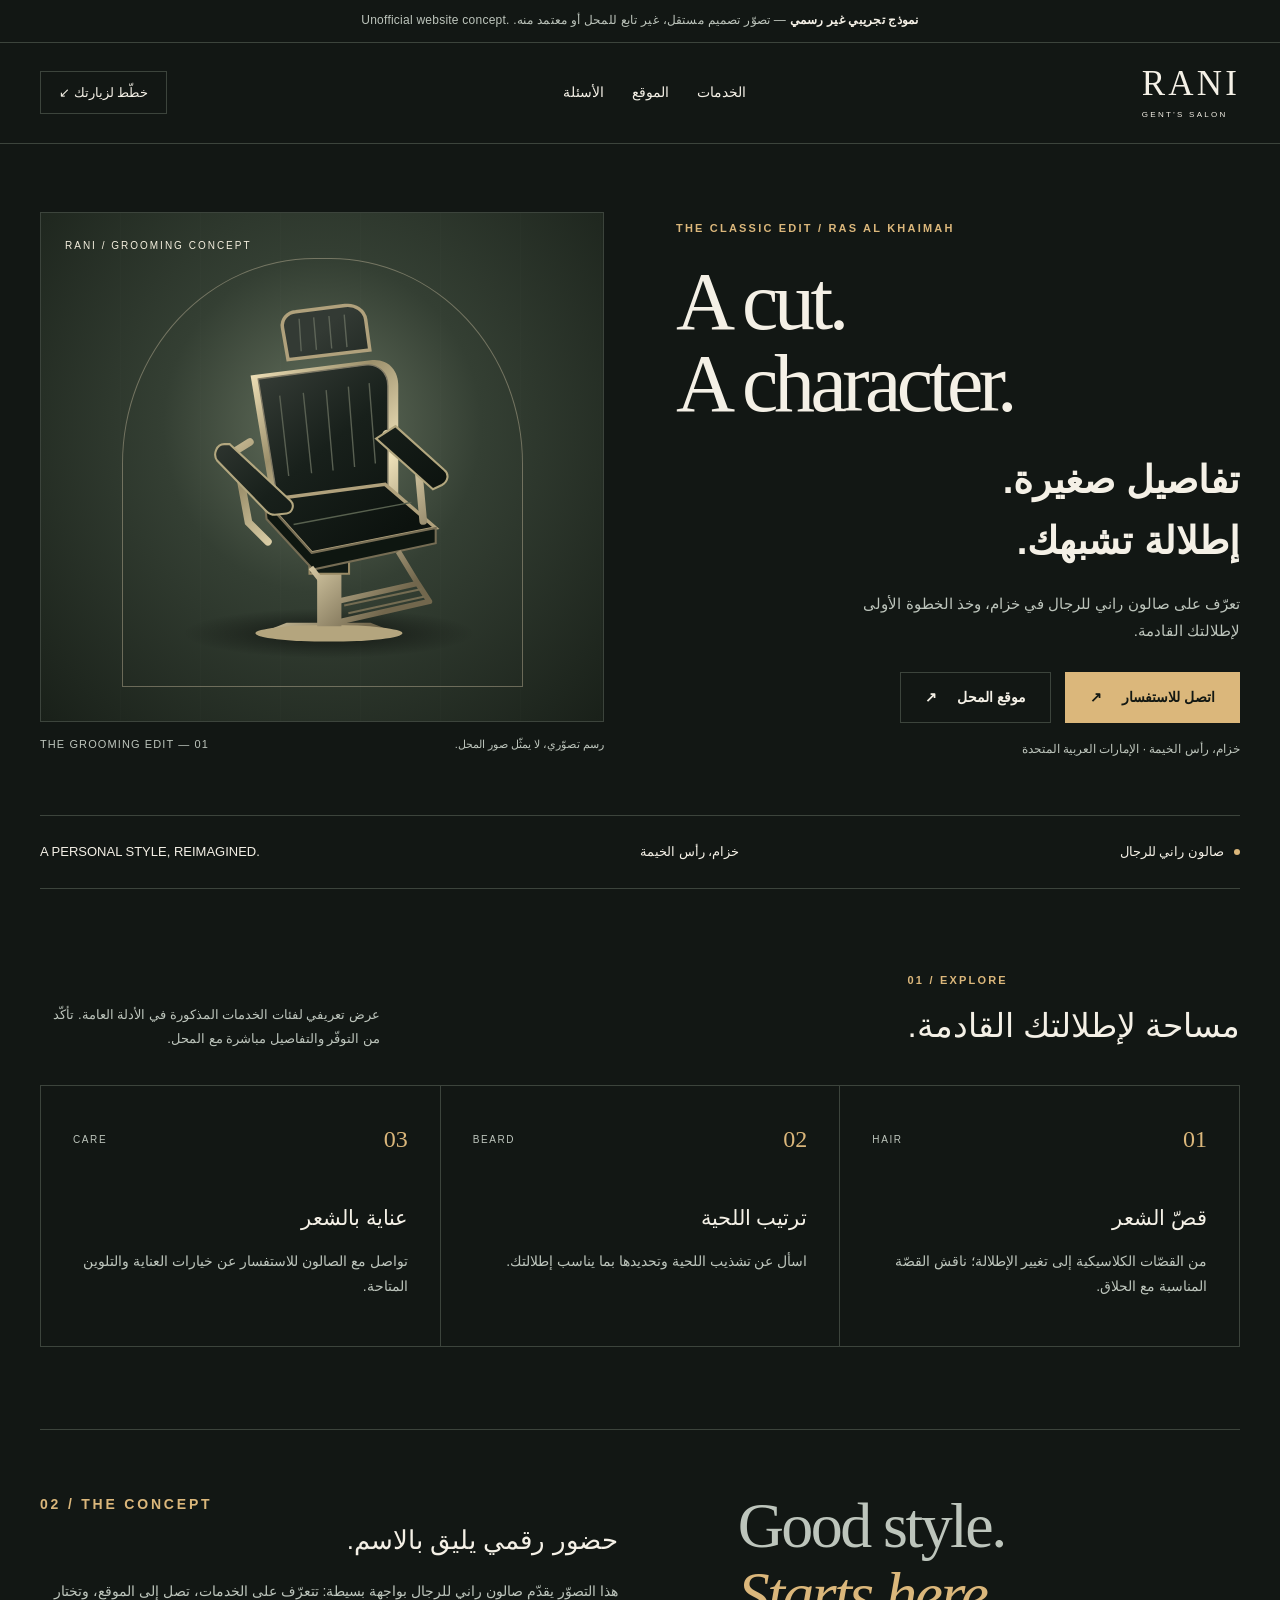
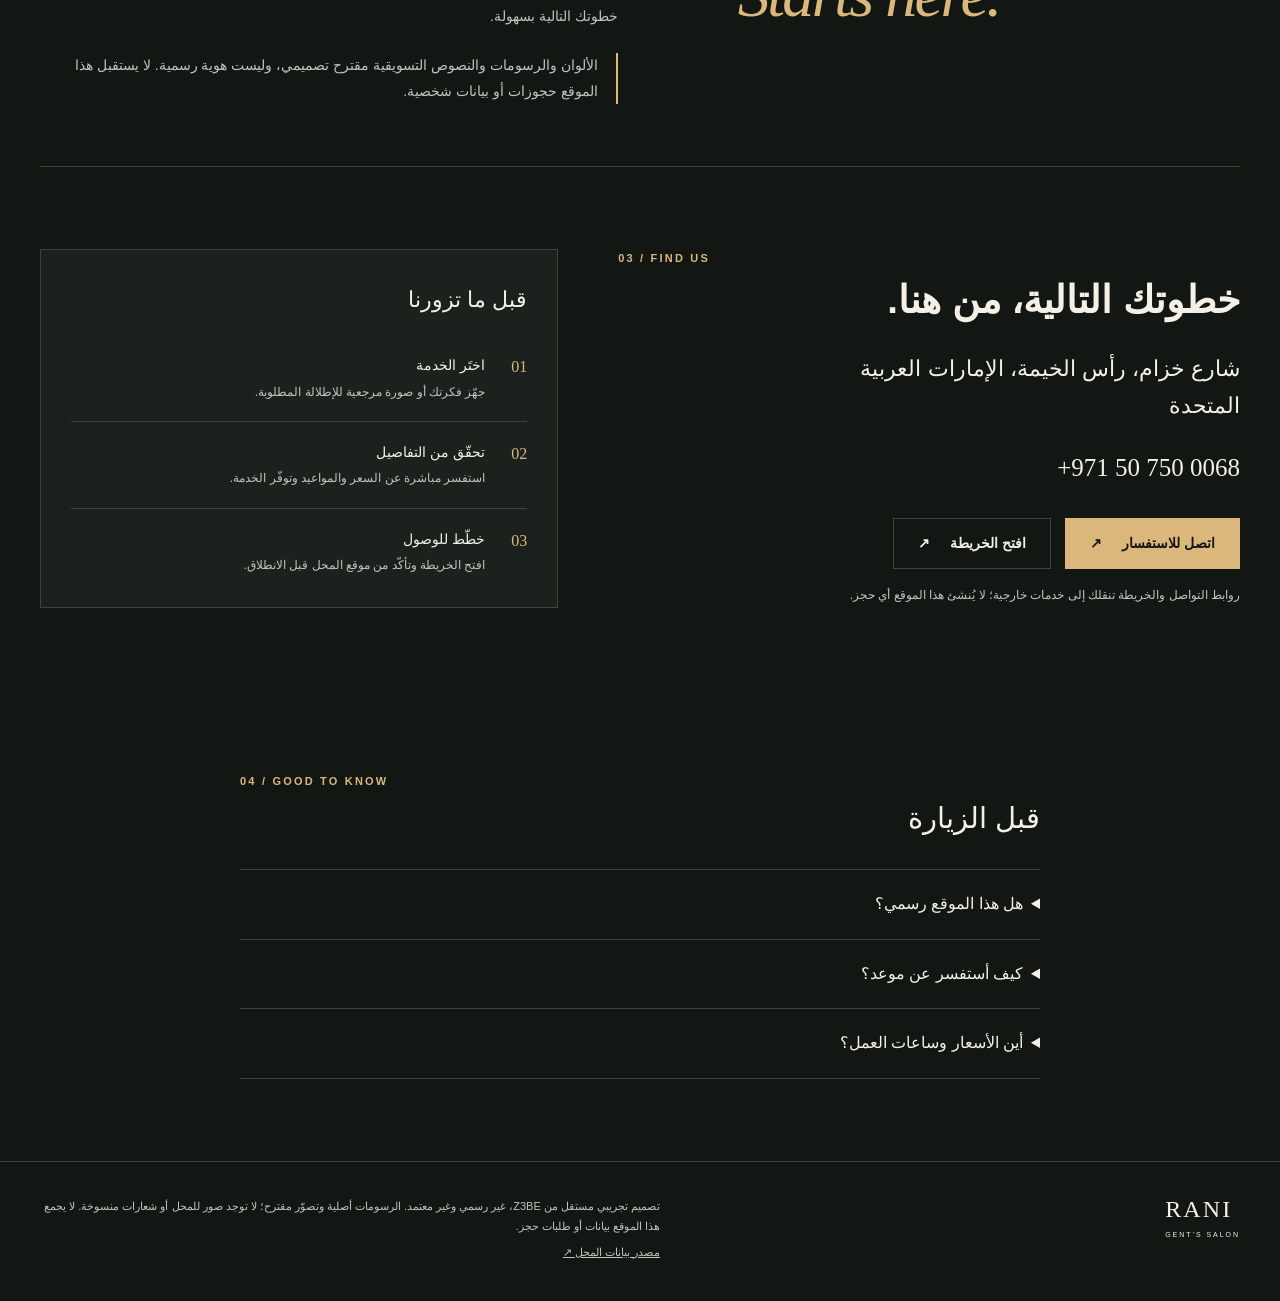
==== shop-01/index.html @ 7962ce17 "Build three responsive HTML and CSS barber demo sites" ====
<!DOCTYPE html>
<html lang="ar" dir="rtl">
<head><meta charset="UTF-8"><meta name="viewport" content="width=device-width,initial-scale=1,viewport-fit=cover"><meta name="robots" content="noindex,nofollow"><meta name="description" content="صالون راني للرجال — تصوّر مستقل لموقع إلكتروني، غير رسمي وغير معتمد من المحل."><meta name="theme-color" content="#121714"><title>Rani Gent’s Salon | نموذج موقع تجريبي</title><link rel="icon" href="../assets/favicon.svg" type="image/svg+xml"><link rel="stylesheet" href="../assets/style.css"></head>
<body class="rani">
<a class="skip" href="#main">انتقل إلى المحتوى</a>
<div class="notice"><strong>نموذج تجريبي غير رسمي</strong> — تصوّر تصميم مستقل، غير تابع للمحل أو معتمد منه. <span lang="en" dir="ltr">Unofficial website concept.</span></div>
<header class="header"><div class="wrap header-inner"><span class="wordmark" aria-label="Rani Gent’s Salon"><b>RANI</b><small>GENT’S SALON</small></span><nav class="nav" aria-label="القائمة الرئيسية"><a href="#services">الخدمات</a><a href="#visit">الموقع</a><a href="#faq">الأسئلة</a></nav><a class="header-cta" href="#visit">خطّط لزيارتك ↙</a></div></header>
<main id="main">
<section class="wrap hero" aria-labelledby="hero-title">
<div class="hero-copy"><p class="eyebrow" lang="en">THE CLASSIC EDIT / RAS AL KHAIMAH</p><h1 id="hero-title" lang="en">A cut.<br>A character.</h1><h2 class="hero-ar">تفاصيل صغيرة.<br>إطلالة تشبهك.</h2><p class="intro">تعرّف على صالون راني للرجال في خزام، وخذ الخطوة الأولى لإطلالتك القادمة.</p><div class="actions"><a class="btn" href="tel:+971507500068">اتصل للاستفسار <span aria-hidden="true">↗</span></a><a href="https://www.google.com/maps/search/?api=1&amp;query=Rani+Gent%27s+Salon+Khuzam+Ras+Al+Khaimah" class="btn btn-outline" target="_blank" rel="noopener noreferrer">موقع المحل<span aria-hidden="true"> ↗</span></a></div><p class="micro">خزام، رأس الخيمة · الإمارات العربية المتحدة</p></div>
<figure class="visual"><div class="visual-stage"><span class="visual-stamp" lang="en">RANI / GROOMING CONCEPT</span><img class="chair" src="../assets/chair.svg" alt="" width="600" height="620" fetchpriority="high"></div><figcaption class="visual-caption"><span>رسم تصوّري، لا يمثّل صور المحل.</span><span lang="en">THE GROOMING EDIT — 01</span></figcaption></figure>
</section>
<div class="wrap ribbon"><span><i aria-hidden="true"></i>صالون راني للرجال</span><span>خزام، رأس الخيمة</span><span lang="en" dir="ltr">A PERSONAL STYLE, REIMAGINED.</span></div>
<section id="services" class="wrap section" aria-labelledby="services-title"><div class="section-heading"><div><p class="eyebrow" lang="en">01 / EXPLORE</p><h2 id="services-title">مساحة لإطلالتك القادمة.</h2></div><p>عرض تعريفي لفئات الخدمات المذكورة في الأدلة العامة. تأكّد من التوفّر والتفاصيل مباشرة مع المحل.</p></div>
<div class="services"><article class="service"><div class="service-top"><span class="service-no" aria-hidden="true">01</span><span class="service-label" lang="en">HAIR</span></div><h3>قصّ الشعر</h3><p>من القصّات الكلاسيكية إلى تغيير الإطلالة؛ ناقش القصّة المناسبة مع الحلاق.</p></article><article class="service"><div class="service-top"><span class="service-no" aria-hidden="true">02</span><span class="service-label" lang="en">BEARD</span></div><h3>ترتيب اللحية</h3><p>اسأل عن تشذيب اللحية وتحديدها بما يناسب إطلالتك.</p></article><article class="service"><div class="service-top"><span class="service-no" aria-hidden="true">03</span><span class="service-label" lang="en">CARE</span></div><h3>عناية بالشعر</h3><p>تواصل مع الصالون للاستفسار عن خيارات العناية والتلوين المتاحة.</p></article></div></section>
<section class="wrap editorial" aria-labelledby="concept-title"><p class="editorial-title" lang="en">Good style.<br><em>Starts here.</em></p><div class="editorial-copy"><p class="eyebrow" lang="en">02 / THE CONCEPT</p><h2 id="concept-title">حضور رقمي يليق بالاسم.</h2><p>هذا التصوّر يقدّم صالون راني للرجال بواجهة بسيطة: تتعرّف على الخدمات، تصل إلى الموقع، وتختار خطوتك التالية بسهولة.</p><p class="editorial-note">الألوان والرسومات والنصوص التسويقية مقترح تصميمي، وليست هوية رسمية. لا يستقبل هذا الموقع حجوزات أو بيانات شخصية.</p></div></section>
<section id="visit" class="wrap section" aria-labelledby="visit-title"><div class="visit-grid"><div><p class="eyebrow" lang="en">03 / FIND US</p><h2 id="visit-title" class="hero-ar">خطوتك التالية، من هنا.</h2><address class="address">شارع خزام، رأس الخيمة، الإمارات العربية المتحدة</address><a class="contact-line" href="tel:+971507500068" aria-label="اتصل على +971 50 750 0068">+971 50 750 0068</a><div class="actions"><a class="btn" href="tel:+971507500068">اتصل للاستفسار <span aria-hidden="true">↗</span></a><a href="https://www.google.com/maps/search/?api=1&amp;query=Rani+Gent%27s+Salon+Khuzam+Ras+Al+Khaimah" class="btn btn-outline" target="_blank" rel="noopener noreferrer">افتح الخريطة<span aria-hidden="true"> ↗</span></a></div><p class="micro">روابط التواصل والخريطة تنقلك إلى خدمات خارجية؛ لا يُنشئ هذا الموقع أي حجز.</p></div>
<aside class="contact-card" aria-label="قبل زيارتك"><h3>قبل ما تزورنا</h3><div class="step"><b aria-hidden="true">01</b><div><h4>اختَر الخدمة</h4><p>جهّز فكرتك أو صورة مرجعية للإطلالة المطلوبة.</p></div></div><div class="step"><b aria-hidden="true">02</b><div><h4>تحقّق من التفاصيل</h4><p>استفسر مباشرة عن السعر والمواعيد وتوفّر الخدمة.</p></div></div><div class="step"><b aria-hidden="true">03</b><div><h4>خطّط للوصول</h4><p>افتح الخريطة وتأكّد من موقع المحل قبل الانطلاق.</p></div></div></aside></div></section>
<section id="faq" class="wrap section" aria-labelledby="faq-title"><div class="faq"><p class="eyebrow" lang="en">04 / GOOD TO KNOW</p><h2 id="faq-title">قبل الزيارة</h2><details><summary>هل هذا الموقع رسمي؟</summary><p>لا. هذه نسخة عرض مستقلة لتقديم فكرة تصميم إلى صالون راني للرجال. لم يعتمد المحل هذا الموقع أو الهوية المقترحة.</p></details><details><summary>كيف أستفسر عن موعد؟</summary><p>يمكنك الاتصال بالصالون للاستفسار عن المواعيد والخدمات قبل الزيارة. لا يتوفّر حجز إلكتروني على هذه النسخة التجريبية.</p></details><details><summary>أين الأسعار وساعات العمل؟</summary><p>تُترك الأسعار والمواعيد للتأكيد مباشرة مع المحل، لتجنّب عرض معلومات قديمة أو غير دقيقة.</p></details></div></section>
</main>
<footer class="footer"><div class="wrap footer-row"><span class="wordmark" aria-label="Rani Gent’s Salon"><b>RANI</b><small>GENT’S SALON</small></span><div><p>تصميم تجريبي مستقل من Z3BE، غير رسمي وغير معتمد. الرسومات أصلية وتصوّر مقترح؛ لا توجد صور للمحل أو شعارات منسوخة. لا يجمع هذا الموقع بيانات أو طلبات حجز.</p><a href="https://barberspot.net/en-ae/i/11466-rani-gents-salon/" class="source-link" target="_blank" rel="noopener noreferrer">مصدر بيانات المحل<span aria-hidden="true"> ↗</span></a></div></div></footer>
<nav class="mobile-cta" aria-label="تواصل سريع"><a class="btn" href="tel:+971507500068">اتصل للاستفسار <span aria-hidden="true">↗</span></a><a href="https://www.google.com/maps/search/?api=1&amp;query=Rani+Gent%27s+Salon+Khuzam+Ras+Al+Khaimah" class="btn btn-outline" target="_blank" rel="noopener noreferrer">الخريطة<span aria-hidden="true"> ↗</span></a></nav>
</body></html>
---- assets/style.css ----
:root{--bg:#111a16;--fg:#f6f0e4;--muted:#b9c2b8;--accent:#dbbf8e;--ink:#111a16;--line:#354238;color-scheme:dark}
body.xo{--bg:#f5f3eb;--fg:#182219;--muted:#515b4c;--accent:#47613b;--ink:#ffffff;--line:#c9cdbd;color-scheme:light}
body.majesty{--bg:#20281d;--fg:#faf3e5;--muted:#c7ccbc;--accent:#dcc592;--ink:#22271f;--line:#505745;color-scheme:dark}
*{box-sizing:border-box}html{scroll-behavior:smooth}body{margin:0;background:var(--bg);color:var(--fg);font-family:Tahoma,Arial,sans-serif;line-height:1.8} .hero-copy h1{direction:ltr;text-align:left}
/* Original HTML/CSS concept by Z3BE. No scripts or external dependencies. */
:root{--bg:#121714;--surface:#1b221e;--fg:#f4f0e6;--muted:#bdc5bc;--accent:#dbb77b;--ink:#131813;--line:#3c443c;--serif:Georgia,"Times New Roman",serif;--sans:Arial,Tahoma,sans-serif}
*{box-sizing:border-box}html{scroll-behavior:smooth;scroll-padding-top:6rem}body{margin:0;background:var(--bg);color:var(--fg);font-family:var(--sans);line-height:1.8}body.xo{--bg:#f5f3ec;--surface:#eae8df;--fg:#191b18;--muted:#53584e;--accent:#ccd973;--ink:#191b18;--line:#b8bcb0}body.majesty{--bg:#22271f;--surface:#30362a;--fg:#faf3e5;--muted:#c7ccbc;--accent:#dcc592;--ink:#22271f;--line:#505745}
a{color:inherit;text-decoration:none}button,a,summary{-webkit-tap-highlight-color:transparent}a:focus-visible,summary:focus-visible{outline:3px solid var(--accent);outline-offset:5px}::selection{background:var(--accent);color:var(--ink)}p,h1,h2,h3,figure{margin:0}p{color:var(--muted)}img{display:block;max-width:100%}svg{display:block}a,summary{touch-action:manipulation}a,summary,p,h1,h2,h3{overflow-wrap:anywhere}.wrap{width:min(1200px,calc(100% - 64px));margin-inline:auto}.skip{position:fixed;top:-100px;inset-inline-start:1rem;z-index:100;padding:.7rem 1rem;background:var(--fg);color:var(--bg)}.skip:focus{top:1rem}.notice{padding:10px 16px;border-bottom:1px solid var(--line);text-align:center;font-size:12px;letter-spacing:.02em;color:var(--muted)}.notice strong{color:var(--fg)}.header{border-bottom:1px solid var(--line)}.header-inner{min-height:100px;display:flex;align-items:center;justify-content:space-between;gap:24px}.wordmark{display:flex;flex-direction:column;line-height:1.05;flex-shrink:0;direction:ltr;text-align:left}.wordmark b{font-family:var(--serif);font-size:35px;letter-spacing:.09em;font-weight:400}.wordmark small{font-size:8px;letter-spacing:.28em;margin-top:9px}.xo .wordmark b{font:900 44px/1 Arial,sans-serif;letter-spacing:-.1em}.xo .wordmark small{letter-spacing:.4em}.nav{display:flex;gap:28px;font-size:14px}.nav a{padding:12px 0;border-bottom:1px solid transparent}.nav a:hover{border-bottom-color:var(--accent)}.header-cta{border:1px solid var(--line);padding:9px 18px;font-size:13px}.header-cta:hover{background:var(--fg);color:var(--bg)}.eyebrow{font-size:11px;letter-spacing:.2em;font-weight:600;color:var(--accent);direction:ltr}.xo .eyebrow{color:#4c5b23}.hero{display:grid;grid-template-columns:1fr 1fr;gap:6%;padding-block:68px 48px;align-items:center}.hero-copy h1{font-family:var(--serif);font-size:clamp(58px,6.4vw,92px);font-weight:400;line-height:.99;letter-spacing:-.055em;margin:23px 0 25px;direction:ltr;text-align:left}.xo .hero-copy h1{font-family:Arial,sans-serif;font-weight:900;letter-spacing:-.075em}.hero-ar{font-size:clamp(25px,3vw,39px);line-height:1.6;margin-bottom:18px}.intro{font-size:15px;max-width:420px}.actions{display:flex;flex-wrap:wrap;align-items:center;gap:14px;margin-top:28px}.btn{display:inline-flex;justify-content:center;align-items:center;gap:20px;min-height:50px;padding:12px 24px;background:var(--accent);color:var(--ink);border:1px solid var(--accent);font-size:14px;font-weight:700}.btn:hover{background:var(--fg);border-color:var(--fg);color:var(--bg)}.btn-outline{background:transparent;border-color:var(--line);color:var(--fg)}.micro{font-size:12px;margin-top:16px}.visual{position:relative;min-width:0}.visual-stage{position:relative;min-height:510px;overflow:hidden;border:1px solid var(--line);background:radial-gradient(ellipse at 50% 42%,#65715e 0,#343f33 40%,#192019 100%);display:grid;place-items:center}.xo .visual-stage{background:radial-gradient(ellipse at 50% 42%,#f5f5e8 0,#d8dfb9 48%,#aab395 100%)}.majesty .visual-stage{background:radial-gradient(ellipse at 50% 42%,#897b61 0,#4d503b 45%,#292e23 100%)}.visual-stage::before{content:"";position:absolute;width:71%;height:84%;top:9%;border:1px solid #d8c9aa66;border-radius:48% 48% 0 0}.visual-stage::after{content:"";position:absolute;inset:0;background:repeating-linear-gradient(90deg,transparent 0,transparent 79px,#ffffff05 80px);pointer-events:none}.chair{width:90%;height:430px;position:relative;z-index:1;object-fit:contain}.visual-stamp{position:absolute;top:24px;left:24px;direction:ltr;font-size:10px;letter-spacing:.2em;color:#f5f0df}.xo .visual-stamp{color:#272d22}.visual-caption{display:flex;justify-content:space-between;gap:18px;padding:13px 0;color:var(--muted);font-size:11px}.visual-caption span:last-child{direction:ltr;letter-spacing:.1em}.ribbon{display:flex;justify-content:space-between;gap:20px;flex-wrap:wrap;padding:24px 0;border-top:1px solid var(--line);border-bottom:1px solid var(--line);font-size:13px}.ribbon span{display:flex;align-items:center;gap:10px}.ribbon i{width:6px;height:6px;background:var(--accent);border-radius:50%;display:block}.section{padding-block:82px}.section-heading{display:flex;justify-content:space-between;gap:30px;align-items:end;margin-bottom:35px}.section-heading h2{font-size:33px;font-weight:500;line-height:1.5;margin-top:10px}.section-heading>p{max-width:340px;font-size:13px}.services{display:grid;grid-template-columns:repeat(3,minmax(0,1fr));gap:1px;border:1px solid var(--line);background:var(--line)}.service{padding:32px;background:var(--bg);min-height:260px}.service-top{display:flex;justify-content:space-between;align-items:center;margin-bottom:38px}.service-no{font-family:var(--serif);color:var(--accent);font-size:24px}.xo .service-no{color:#53602d}.service-label{font-size:10px;letter-spacing:.16em;color:var(--muted)}.service h3{font-size:21px;font-weight:500;margin-bottom:12px}.service p{font-size:14px}.editorial{display:grid;grid-template-columns:1fr 1.15fr;gap:10%;padding-block:62px;border-block:1px solid var(--line)}.editorial-title{font-family:var(--serif);font-size:clamp(45px,5vw,68px);line-height:1.07;letter-spacing:-.04em;direction:ltr;text-align:left}.editorial-title em{color:var(--accent);font-weight:400}.xo .editorial-title em{color:#53602d}.editorial-copy h2{font-size:26px;font-weight:400;margin-bottom:15px}.editorial-copy p{font-size:14px}.editorial-note{border-inline-start:2px solid var(--accent);padding-inline-start:18px;margin-top:24px}.visit-grid{display:grid;grid-template-columns:1.2fr 1fr;gap:60px}.address{font-size:22px;color:var(--fg);max-width:450px;font-style:normal;line-height:1.7;margin-top:20px}.contact-line{display:block;direction:ltr;text-align:right;font-size:25px;font-family:var(--serif);margin-top:20px;width:fit-content}.contact-line:hover{text-decoration:underline}.contact-card{background:var(--surface);border:1px solid var(--line);padding:30px}.contact-card h3{font-size:22px;font-weight:400;margin-bottom:16px}.step{padding:18px 0;border-bottom:1px solid var(--line);display:grid;grid-template-columns:30px 1fr;gap:12px}.step:last-child{border:0;padding-bottom:0}.step b{font-family:var(--serif);color:var(--accent);font-weight:400}.xo .step b{color:#53602d}.step h4{font-size:14px;font-weight:500;margin:0 0 3px}.step p{font-size:12px}.faq{max-width:800px;margin-inline:auto}.faq h2{font-weight:400;font-size:29px;margin-bottom:25px}details{border-top:1px solid var(--line);padding:20px 0}details:last-child{border-bottom:1px solid var(--line)}summary{cursor:pointer;font-size:16px;padding-inline-end:20px}details p{font-size:14px;padding:15px 0 0}.footer{border-top:1px solid var(--line);padding:35px 0}.footer-row{display:flex;justify-content:space-between;gap:25px;align-items:start}.footer p{font-size:11px;max-width:620px}.footer .wordmark b{font-size:24px}.footer .wordmark small{font-size:7px}.source-link{font-size:11px;text-decoration:underline;color:var(--muted)}.mobile-cta{display:none}.directory-header{padding:60px 0 35px;direction:ltr}.directory-header h1{font-family:var(--serif);font-size:clamp(48px,8vw,96px);font-weight:400;line-height:1.05;letter-spacing:-.05em;margin:20px 0}.directory-lead{font-size:17px;max-width:620px}.demo-grid{display:grid;grid-template-columns:repeat(3,minmax(0,1fr));gap:24px;padding-block:35px 75px}.demo-link{display:block;border:1px solid var(--line);background:var(--surface);transition:transform .2s}.demo-link:hover{transform:translateY(-5px)}.demo-cover{height:260px;position:relative;display:grid;place-items:center;direction:ltr;background:#26372b;overflow:hidden}.demo-cover::before{content:"";position:absolute;inset:25px 40px;border:1px solid #ffffff44;border-radius:50% 50% 0 0}.demo-cover b{font-family:var(--serif);font-size:47px;font-weight:400;color:#e5c69a;z-index:1}.demo-cover.xo-cover{background:#dce6b7}.demo-cover.xo-cover b{font-family:Arial,sans-serif;font-weight:900;font-size:85px;color:#1b2418;letter-spacing:-.1em}.demo-cover.majesty-cover{background:#484b34}.demo-cover.majesty-cover b{font-size:35px;color:#f1dfba}.demo-info{padding:24px}.demo-info small{color:var(--accent);letter-spacing:.15em;font-size:10px}.demo-info h2{font-size:22px;font-weight:400;margin:10px 0}.demo-info p{font-size:13px}.demo-open{display:block;border-top:1px solid var(--line);margin-top:20px;padding-top:15px;font-size:13px}.empty-page{min-height:70vh;display:grid;place-content:center;text-align:center;gap:20px;padding:30px}.empty-page h1{font:80px var(--serif)}
@media(min-width:1500px){.visual-stage{min-height:550px}.chair{height:470px}}
@media(max-width:900px){.wrap{width:calc(100% - 40px)}.hero{gap:5%;padding-top:45px}.hero-copy h1{font-size:60px}.visual-stage{min-height:440px}.chair{height:360px}.nav{gap:18px}.header-cta{display:none}.service{padding:23px}.service h3{font-size:19px}.visit-grid{gap:30px}.demo-grid{gap:15px}.demo-cover b{font-size:36px}.demo-cover.majesty-cover b{font-size:25px}.section{padding-block:60px}}
@media(max-width:640px){html{scroll-padding-top:1rem}.wrap{width:calc(100% - 36px)}.notice{font-size:10px;line-height:1.8}.header-inner{min-height:87px;gap:15px}.wordmark b{font-size:26px}.wordmark small{font-size:6px}.nav{gap:14px;font-size:12px}.nav a{padding:10px 0}.hero{grid-template-columns:1fr;padding-block:35px 25px;gap:30px}.hero-copy h1{font-size:clamp(55px,15vw,80px);max-width:100%;margin-top:20px}.hero-ar{font-size:28px}.intro{font-size:14px}.actions{gap:10px}.btn{padding:11px 19px;font-size:13px}.visual-stage{min-height:410px}.chair{height:355px}.visual-caption{font-size:10px}.ribbon{font-size:11px;gap:12px;padding-block:18px}.section-heading{display:block;margin-bottom:25px}.section-heading h2{font-size:28px}.section-heading>p{margin-top:15px}.services{grid-template-columns:1fr}.service{min-height:0;padding:25px}.service-top{margin-bottom:17px}.service h3{font-size:21px}.editorial{grid-template-columns:1fr;gap:28px;padding-block:40px}.editorial-title{font-size:55px}.editorial-copy h2{font-size:24px}.visit-grid{grid-template-columns:1fr;gap:30px}.address{font-size:19px}.contact-card{padding:25px}.section{padding-block:45px}.footer{padding-bottom:100px}.footer-row{flex-direction:column;gap:20px}.mobile-cta{position:fixed;bottom:0;left:0;right:0;display:flex;gap:10px;padding:12px 18px calc(12px + env(safe-area-inset-bottom));background:var(--bg);border-top:1px solid var(--line);z-index:10}.mobile-cta .btn{flex:1;min-height:44px}.demo-grid{grid-template-columns:1fr;gap:25px;padding-bottom:45px}.demo-cover{height:240px}.demo-cover b{font-size:48px}.demo-cover.majesty-cover b{font-size:36px}.directory-header{padding-top:35px}.directory-lead{font-size:15px}.directory-footer{padding-bottom:30px}.directory-header h1{font-size:58px}}
@media(prefers-reduced-motion:reduce){html{scroll-behavior:auto}*,*::before,*::after{transition:none!important;animation:none!important}}
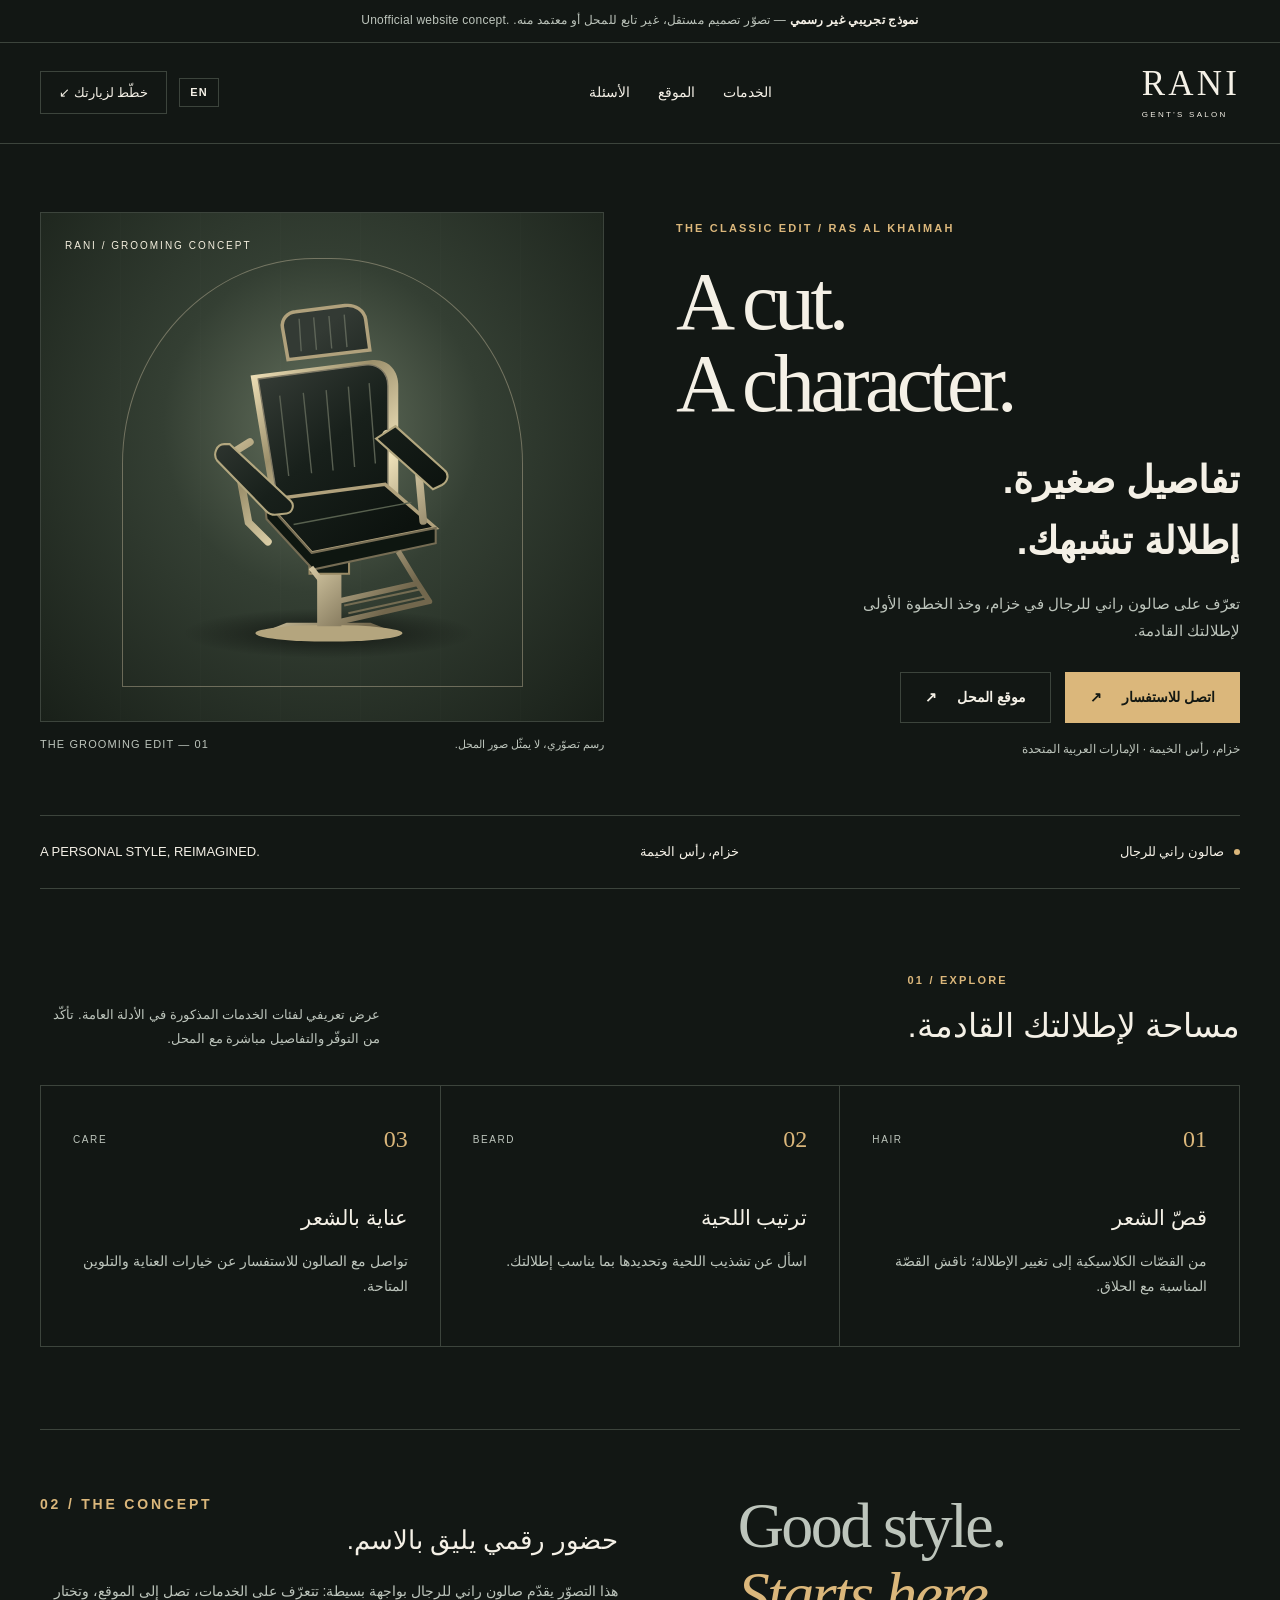
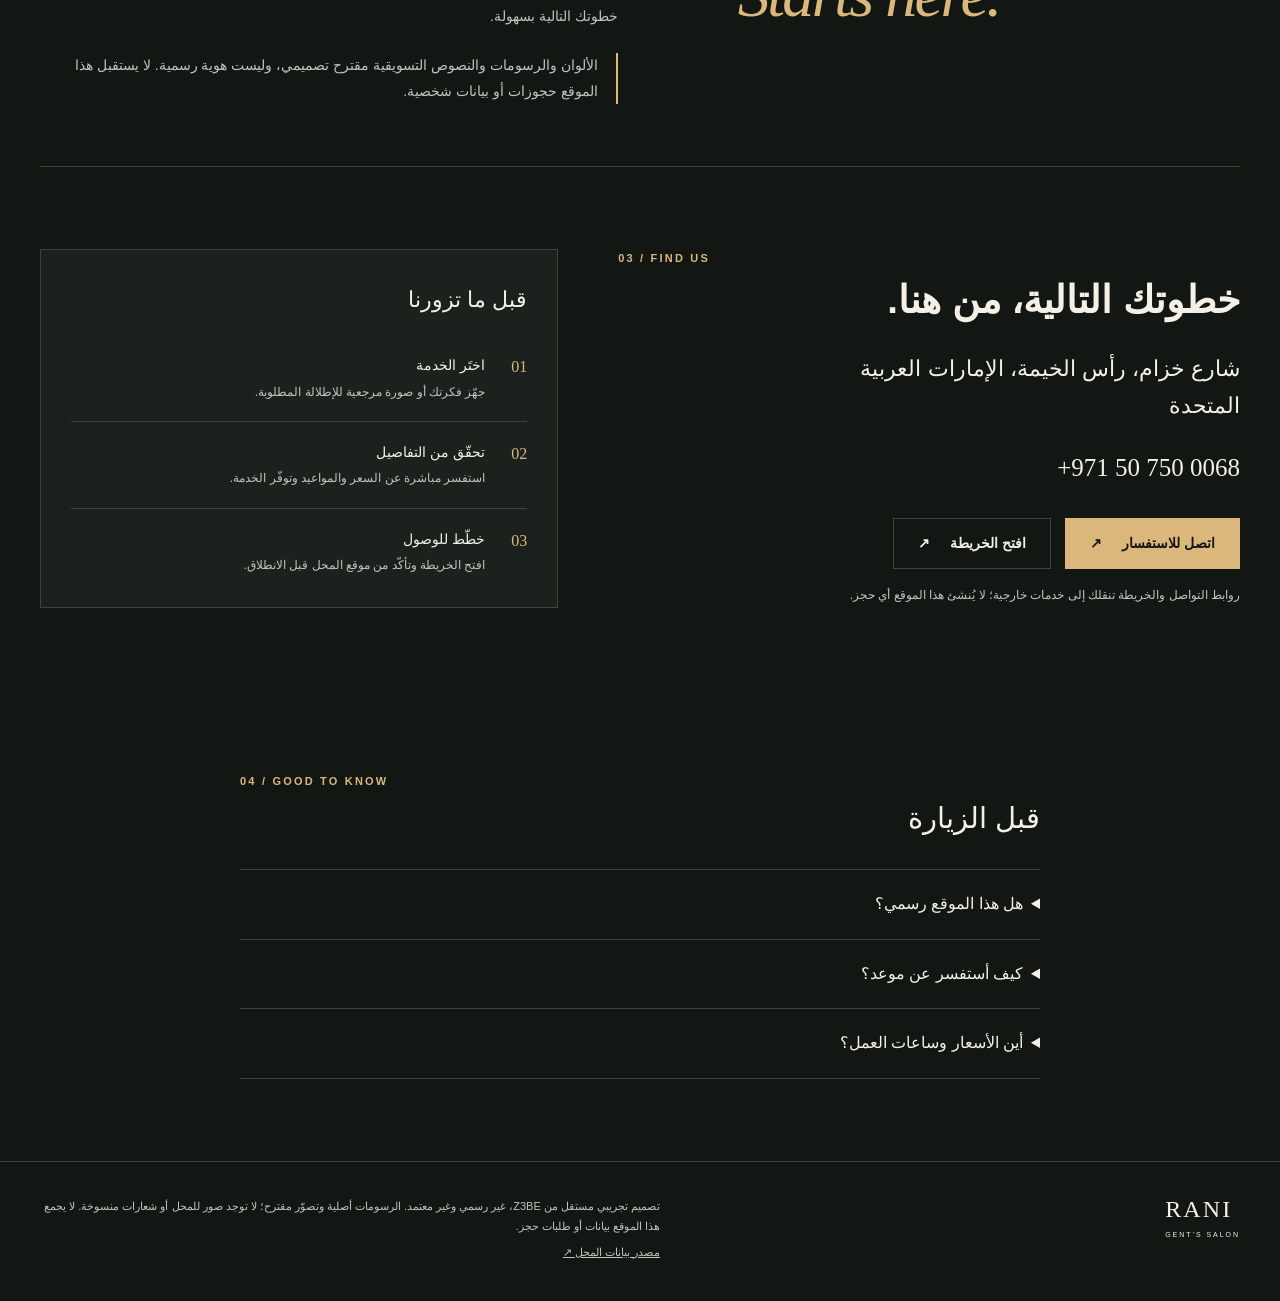
==== commit 3e8086bb: ""تغيير اللغة"" ====
--- a/shop-01/index.html
+++ b/shop-01/index.html
@@ -1,23 +1,169 @@
 <!DOCTYPE html>
 <html lang="ar" dir="rtl">
-<head><meta charset="UTF-8"><meta name="viewport" content="width=device-width,initial-scale=1,viewport-fit=cover"><meta name="robots" content="noindex,nofollow"><meta name="description" content="صالون راني للرجال — تصوّر مستقل لموقع إلكتروني، غير رسمي وغير معتمد من المحل."><meta name="theme-color" content="#121714"><title>Rani Gent’s Salon | نموذج موقع تجريبي</title><link rel="icon" href="../assets/favicon.svg" type="image/svg+xml"><link rel="stylesheet" href="../assets/style.css"></head>
+
+<head>
+    <meta charset="UTF-8">
+    <meta name="viewport" content="width=device-width,initial-scale=1,viewport-fit=cover">
+    <meta name="robots" content="noindex,nofollow">
+    <meta name="description" content="صالون راني للرجال — تصوّر مستقل لموقع إلكتروني، غير رسمي وغير معتمد من المحل.">
+    <meta name="theme-color" content="#121714">
+    <title>Rani Gent’s Salon | نموذج موقع تجريبي</title>
+    <link rel="icon" href="../assets/favicon.svg" type="image/svg+xml">
+    <link rel="stylesheet" href="../assets/style.css">
+</head>
+
 <body class="rani">
-<a class="skip" href="#main">انتقل إلى المحتوى</a>
-<div class="notice"><strong>نموذج تجريبي غير رسمي</strong> — تصوّر تصميم مستقل، غير تابع للمحل أو معتمد منه. <span lang="en" dir="ltr">Unofficial website concept.</span></div>
-<header class="header"><div class="wrap header-inner"><span class="wordmark" aria-label="Rani Gent’s Salon"><b>RANI</b><small>GENT’S SALON</small></span><nav class="nav" aria-label="القائمة الرئيسية"><a href="#services">الخدمات</a><a href="#visit">الموقع</a><a href="#faq">الأسئلة</a></nav><a class="header-cta" href="#visit">خطّط لزيارتك ↙</a></div></header>
-<main id="main">
-<section class="wrap hero" aria-labelledby="hero-title">
-<div class="hero-copy"><p class="eyebrow" lang="en">THE CLASSIC EDIT / RAS AL KHAIMAH</p><h1 id="hero-title" lang="en">A cut.<br>A character.</h1><h2 class="hero-ar">تفاصيل صغيرة.<br>إطلالة تشبهك.</h2><p class="intro">تعرّف على صالون راني للرجال في خزام، وخذ الخطوة الأولى لإطلالتك القادمة.</p><div class="actions"><a class="btn" href="tel:+971507500068">اتصل للاستفسار <span aria-hidden="true">↗</span></a><a href="https://www.google.com/maps/search/?api=1&amp;query=Rani+Gent%27s+Salon+Khuzam+Ras+Al+Khaimah" class="btn btn-outline" target="_blank" rel="noopener noreferrer">موقع المحل<span aria-hidden="true"> ↗</span></a></div><p class="micro">خزام، رأس الخيمة · الإمارات العربية المتحدة</p></div>
-<figure class="visual"><div class="visual-stage"><span class="visual-stamp" lang="en">RANI / GROOMING CONCEPT</span><img class="chair" src="../assets/chair.svg" alt="" width="600" height="620" fetchpriority="high"></div><figcaption class="visual-caption"><span>رسم تصوّري، لا يمثّل صور المحل.</span><span lang="en">THE GROOMING EDIT — 01</span></figcaption></figure>
-</section>
-<div class="wrap ribbon"><span><i aria-hidden="true"></i>صالون راني للرجال</span><span>خزام، رأس الخيمة</span><span lang="en" dir="ltr">A PERSONAL STYLE, REIMAGINED.</span></div>
-<section id="services" class="wrap section" aria-labelledby="services-title"><div class="section-heading"><div><p class="eyebrow" lang="en">01 / EXPLORE</p><h2 id="services-title">مساحة لإطلالتك القادمة.</h2></div><p>عرض تعريفي لفئات الخدمات المذكورة في الأدلة العامة. تأكّد من التوفّر والتفاصيل مباشرة مع المحل.</p></div>
-<div class="services"><article class="service"><div class="service-top"><span class="service-no" aria-hidden="true">01</span><span class="service-label" lang="en">HAIR</span></div><h3>قصّ الشعر</h3><p>من القصّات الكلاسيكية إلى تغيير الإطلالة؛ ناقش القصّة المناسبة مع الحلاق.</p></article><article class="service"><div class="service-top"><span class="service-no" aria-hidden="true">02</span><span class="service-label" lang="en">BEARD</span></div><h3>ترتيب اللحية</h3><p>اسأل عن تشذيب اللحية وتحديدها بما يناسب إطلالتك.</p></article><article class="service"><div class="service-top"><span class="service-no" aria-hidden="true">03</span><span class="service-label" lang="en">CARE</span></div><h3>عناية بالشعر</h3><p>تواصل مع الصالون للاستفسار عن خيارات العناية والتلوين المتاحة.</p></article></div></section>
-<section class="wrap editorial" aria-labelledby="concept-title"><p class="editorial-title" lang="en">Good style.<br><em>Starts here.</em></p><div class="editorial-copy"><p class="eyebrow" lang="en">02 / THE CONCEPT</p><h2 id="concept-title">حضور رقمي يليق بالاسم.</h2><p>هذا التصوّر يقدّم صالون راني للرجال بواجهة بسيطة: تتعرّف على الخدمات، تصل إلى الموقع، وتختار خطوتك التالية بسهولة.</p><p class="editorial-note">الألوان والرسومات والنصوص التسويقية مقترح تصميمي، وليست هوية رسمية. لا يستقبل هذا الموقع حجوزات أو بيانات شخصية.</p></div></section>
-<section id="visit" class="wrap section" aria-labelledby="visit-title"><div class="visit-grid"><div><p class="eyebrow" lang="en">03 / FIND US</p><h2 id="visit-title" class="hero-ar">خطوتك التالية، من هنا.</h2><address class="address">شارع خزام، رأس الخيمة، الإمارات العربية المتحدة</address><a class="contact-line" href="tel:+971507500068" aria-label="اتصل على +971 50 750 0068">+971 50 750 0068</a><div class="actions"><a class="btn" href="tel:+971507500068">اتصل للاستفسار <span aria-hidden="true">↗</span></a><a href="https://www.google.com/maps/search/?api=1&amp;query=Rani+Gent%27s+Salon+Khuzam+Ras+Al+Khaimah" class="btn btn-outline" target="_blank" rel="noopener noreferrer">افتح الخريطة<span aria-hidden="true"> ↗</span></a></div><p class="micro">روابط التواصل والخريطة تنقلك إلى خدمات خارجية؛ لا يُنشئ هذا الموقع أي حجز.</p></div>
-<aside class="contact-card" aria-label="قبل زيارتك"><h3>قبل ما تزورنا</h3><div class="step"><b aria-hidden="true">01</b><div><h4>اختَر الخدمة</h4><p>جهّز فكرتك أو صورة مرجعية للإطلالة المطلوبة.</p></div></div><div class="step"><b aria-hidden="true">02</b><div><h4>تحقّق من التفاصيل</h4><p>استفسر مباشرة عن السعر والمواعيد وتوفّر الخدمة.</p></div></div><div class="step"><b aria-hidden="true">03</b><div><h4>خطّط للوصول</h4><p>افتح الخريطة وتأكّد من موقع المحل قبل الانطلاق.</p></div></div></aside></div></section>
-<section id="faq" class="wrap section" aria-labelledby="faq-title"><div class="faq"><p class="eyebrow" lang="en">04 / GOOD TO KNOW</p><h2 id="faq-title">قبل الزيارة</h2><details><summary>هل هذا الموقع رسمي؟</summary><p>لا. هذه نسخة عرض مستقلة لتقديم فكرة تصميم إلى صالون راني للرجال. لم يعتمد المحل هذا الموقع أو الهوية المقترحة.</p></details><details><summary>كيف أستفسر عن موعد؟</summary><p>يمكنك الاتصال بالصالون للاستفسار عن المواعيد والخدمات قبل الزيارة. لا يتوفّر حجز إلكتروني على هذه النسخة التجريبية.</p></details><details><summary>أين الأسعار وساعات العمل؟</summary><p>تُترك الأسعار والمواعيد للتأكيد مباشرة مع المحل، لتجنّب عرض معلومات قديمة أو غير دقيقة.</p></details></div></section>
-</main>
-<footer class="footer"><div class="wrap footer-row"><span class="wordmark" aria-label="Rani Gent’s Salon"><b>RANI</b><small>GENT’S SALON</small></span><div><p>تصميم تجريبي مستقل من Z3BE، غير رسمي وغير معتمد. الرسومات أصلية وتصوّر مقترح؛ لا توجد صور للمحل أو شعارات منسوخة. لا يجمع هذا الموقع بيانات أو طلبات حجز.</p><a href="https://barberspot.net/en-ae/i/11466-rani-gents-salon/" class="source-link" target="_blank" rel="noopener noreferrer">مصدر بيانات المحل<span aria-hidden="true"> ↗</span></a></div></div></footer>
-<nav class="mobile-cta" aria-label="تواصل سريع"><a class="btn" href="tel:+971507500068">اتصل للاستفسار <span aria-hidden="true">↗</span></a><a href="https://www.google.com/maps/search/?api=1&amp;query=Rani+Gent%27s+Salon+Khuzam+Ras+Al+Khaimah" class="btn btn-outline" target="_blank" rel="noopener noreferrer">الخريطة<span aria-hidden="true"> ↗</span></a></nav>
-</body></html>
+    <a class="skip" href="#main">انتقل إلى المحتوى</a>
+    <div class="notice"><strong>نموذج تجريبي غير رسمي</strong> — تصوّر تصميم مستقل، غير تابع للمحل أو معتمد منه. <span
+            lang="en" dir="ltr">Unofficial website concept.</span></div>
+    <header class="header">
+        <div class="wrap header-inner"><span class="wordmark" aria-label="Rani Gent’s Salon"><b>RANI</b><small>GENT’S
+                    SALON</small></span>
+            <nav class="nav" aria-label="القائمة الرئيسية"><a href="#services">الخدمات</a><a href="#visit">الموقع</a><a
+                    href="#faq">الأسئلة</a></nav>
+            <div class="header-links"><a class="language-switch" href="en.html" lang="en" hreflang="en"
+                    aria-label="Switch to English">EN</a><a class="header-cta" href="#visit">خطّط لزيارتك ↙</a></div>
+        </div>
+    </header>
+    <main id="main">
+        <section class="wrap hero" aria-labelledby="hero-title">
+            <div class="hero-copy">
+                <p class="eyebrow" lang="en">THE CLASSIC EDIT / RAS AL KHAIMAH</p>
+                <h1 id="hero-title" lang="en">A cut.<br>A character.</h1>
+                <h2 class="hero-ar">تفاصيل صغيرة.<br>إطلالة تشبهك.</h2>
+                <p class="intro">تعرّف على صالون راني للرجال في خزام، وخذ الخطوة الأولى لإطلالتك القادمة.</p>
+                <div class="actions"><a class="btn" href="tel:+971507500068">اتصل للاستفسار <span
+                            aria-hidden="true">↗</span></a><a
+                        href="https://www.google.com/maps/search/?api=1&amp;query=Rani+Gent%27s+Salon+Khuzam+Ras+Al+Khaimah"
+                        class="btn btn-outline" target="_blank" rel="noopener noreferrer">موقع المحل<span
+                            aria-hidden="true"> ↗</span></a></div>
+                <p class="micro">خزام، رأس الخيمة · الإمارات العربية المتحدة</p>
+            </div>
+            <figure class="visual">
+                <div class="visual-stage"><span class="visual-stamp" lang="en">RANI / GROOMING CONCEPT</span><img
+                        class="chair" src="../assets/chair.svg" alt="" width="600" height="620" fetchpriority="high">
+                </div>
+                <figcaption class="visual-caption"><span>رسم تصوّري، لا يمثّل صور المحل.</span><span lang="en">THE
+                        GROOMING EDIT — 01</span></figcaption>
+            </figure>
+        </section>
+        <div class="wrap ribbon"><span><i aria-hidden="true"></i>صالون راني للرجال</span><span>خزام، رأس
+                الخيمة</span><span lang="en" dir="ltr">A PERSONAL STYLE, REIMAGINED.</span></div>
+        <section id="services" class="wrap section" aria-labelledby="services-title">
+            <div class="section-heading">
+                <div>
+                    <p class="eyebrow" lang="en">01 / EXPLORE</p>
+                    <h2 id="services-title">مساحة لإطلالتك القادمة.</h2>
+                </div>
+                <p>عرض تعريفي لفئات الخدمات المذكورة في الأدلة العامة. تأكّد من التوفّر والتفاصيل مباشرة مع المحل.</p>
+            </div>
+            <div class="services">
+                <article class="service">
+                    <div class="service-top"><span class="service-no" aria-hidden="true">01</span><span
+                            class="service-label" lang="en">HAIR</span></div>
+                    <h3>قصّ الشعر</h3>
+                    <p>من القصّات الكلاسيكية إلى تغيير الإطلالة؛ ناقش القصّة المناسبة مع الحلاق.</p>
+                </article>
+                <article class="service">
+                    <div class="service-top"><span class="service-no" aria-hidden="true">02</span><span
+                            class="service-label" lang="en">BEARD</span></div>
+                    <h3>ترتيب اللحية</h3>
+                    <p>اسأل عن تشذيب اللحية وتحديدها بما يناسب إطلالتك.</p>
+                </article>
+                <article class="service">
+                    <div class="service-top"><span class="service-no" aria-hidden="true">03</span><span
+                            class="service-label" lang="en">CARE</span></div>
+                    <h3>عناية بالشعر</h3>
+                    <p>تواصل مع الصالون للاستفسار عن خيارات العناية والتلوين المتاحة.</p>
+                </article>
+            </div>
+        </section>
+        <section class="wrap editorial" aria-labelledby="concept-title">
+            <p class="editorial-title" lang="en">Good style.<br><em>Starts here.</em></p>
+            <div class="editorial-copy">
+                <p class="eyebrow" lang="en">02 / THE CONCEPT</p>
+                <h2 id="concept-title">حضور رقمي يليق بالاسم.</h2>
+                <p>هذا التصوّر يقدّم صالون راني للرجال بواجهة بسيطة: تتعرّف على الخدمات، تصل إلى الموقع، وتختار خطوتك
+                    التالية بسهولة.</p>
+                <p class="editorial-note">الألوان والرسومات والنصوص التسويقية مقترح تصميمي، وليست هوية رسمية. لا يستقبل
+                    هذا الموقع حجوزات أو بيانات شخصية.</p>
+            </div>
+        </section>
+        <section id="visit" class="wrap section" aria-labelledby="visit-title">
+            <div class="visit-grid">
+                <div>
+                    <p class="eyebrow" lang="en">03 / FIND US</p>
+                    <h2 id="visit-title" class="hero-ar">خطوتك التالية، من هنا.</h2>
+                    <address class="address">شارع خزام، رأس الخيمة، الإمارات العربية المتحدة</address><a
+                        class="contact-line" href="tel:+971507500068" aria-label="اتصل على +971 50 750 0068">+971 50 750
+                        0068</a>
+                    <div class="actions"><a class="btn" href="tel:+971507500068">اتصل للاستفسار <span
+                                aria-hidden="true">↗</span></a><a
+                            href="https://www.google.com/maps/search/?api=1&amp;query=Rani+Gent%27s+Salon+Khuzam+Ras+Al+Khaimah"
+                            class="btn btn-outline" target="_blank" rel="noopener noreferrer">افتح الخريطة<span
+                                aria-hidden="true"> ↗</span></a></div>
+                    <p class="micro">روابط التواصل والخريطة تنقلك إلى خدمات خارجية؛ لا يُنشئ هذا الموقع أي حجز.</p>
+                </div>
+                <aside class="contact-card" aria-label="قبل زيارتك">
+                    <h3>قبل ما تزورنا</h3>
+                    <div class="step"><b aria-hidden="true">01</b>
+                        <div>
+                            <h4>اختَر الخدمة</h4>
+                            <p>جهّز فكرتك أو صورة مرجعية للإطلالة المطلوبة.</p>
+                        </div>
+                    </div>
+                    <div class="step"><b aria-hidden="true">02</b>
+                        <div>
+                            <h4>تحقّق من التفاصيل</h4>
+                            <p>استفسر مباشرة عن السعر والمواعيد وتوفّر الخدمة.</p>
+                        </div>
+                    </div>
+                    <div class="step"><b aria-hidden="true">03</b>
+                        <div>
+                            <h4>خطّط للوصول</h4>
+                            <p>افتح الخريطة وتأكّد من موقع المحل قبل الانطلاق.</p>
+                        </div>
+                    </div>
+                </aside>
+            </div>
+        </section>
+        <section id="faq" class="wrap section" aria-labelledby="faq-title">
+            <div class="faq">
+                <p class="eyebrow" lang="en">04 / GOOD TO KNOW</p>
+                <h2 id="faq-title">قبل الزيارة</h2>
+                <details>
+                    <summary>هل هذا الموقع رسمي؟</summary>
+                    <p>لا. هذه نسخة عرض مستقلة لتقديم فكرة تصميم إلى صالون راني للرجال. لم يعتمد المحل هذا الموقع أو
+                        الهوية المقترحة.</p>
+                </details>
+                <details>
+                    <summary>كيف أستفسر عن موعد؟</summary>
+                    <p>يمكنك الاتصال بالصالون للاستفسار عن المواعيد والخدمات قبل الزيارة. لا يتوفّر حجز إلكتروني على هذه
+                        النسخة التجريبية.</p>
+                </details>
+                <details>
+                    <summary>أين الأسعار وساعات العمل؟</summary>
+                    <p>تُترك الأسعار والمواعيد للتأكيد مباشرة مع المحل، لتجنّب عرض معلومات قديمة أو غير دقيقة.</p>
+                </details>
+            </div>
+        </section>
+    </main>
+    <footer class="footer">
+        <div class="wrap footer-row"><span class="wordmark" aria-label="Rani Gent’s Salon"><b>RANI</b><small>GENT’S
+                    SALON</small></span>
+            <div>
+                <p>تصميم تجريبي مستقل من Z3BE، غير رسمي وغير معتمد. الرسومات أصلية وتصوّر مقترح؛ لا توجد صور للمحل أو
+                    شعارات منسوخة. لا يجمع هذا الموقع بيانات أو طلبات حجز.</p><a
+                    href="https://barberspot.net/en-ae/i/11466-rani-gents-salon/" class="source-link" target="_blank"
+                    rel="noopener noreferrer">مصدر بيانات المحل<span aria-hidden="true"> ↗</span></a>
+            </div>
+        </div>
+    </footer>
+    <nav class="mobile-cta" aria-label="تواصل سريع"><a class="btn" href="tel:+971507500068">اتصل للاستفسار <span
+                aria-hidden="true">↗</span></a><a
+            href="https://www.google.com/maps/search/?api=1&amp;query=Rani+Gent%27s+Salon+Khuzam+Ras+Al+Khaimah"
+            class="btn btn-outline" target="_blank" rel="noopener noreferrer">الخريطة<span aria-hidden="true">
+                ↗</span></a></nav>
+</body>
+
+</html>
--- a/assets/style.css
+++ b/assets/style.css
@@ -1,12 +1,1135 @@
-:root{--bg:#111a16;--fg:#f6f0e4;--muted:#b9c2b8;--accent:#dbbf8e;--ink:#111a16;--line:#354238;color-scheme:dark}
-body.xo{--bg:#f5f3eb;--fg:#182219;--muted:#515b4c;--accent:#47613b;--ink:#ffffff;--line:#c9cdbd;color-scheme:light}
-body.majesty{--bg:#20281d;--fg:#faf3e5;--muted:#c7ccbc;--accent:#dcc592;--ink:#22271f;--line:#505745;color-scheme:dark}
-*{box-sizing:border-box}html{scroll-behavior:smooth}body{margin:0;background:var(--bg);color:var(--fg);font-family:Tahoma,Arial,sans-serif;line-height:1.8} .hero-copy h1{direction:ltr;text-align:left}
+:root {
+    --bg: #111a16;
+    --fg: #f6f0e4;
+    --muted: #b9c2b8;
+    --accent: #dbbf8e;
+    --ink: #111a16;
+    --line: #354238;
+    color-scheme: dark
+}
+
+body.xo {
+    --bg: #f5f3eb;
+    --fg: #182219;
+    --muted: #515b4c;
+    --accent: #47613b;
+    --ink: #ffffff;
+    --line: #c9cdbd;
+    color-scheme: light
+}
+
+body.majesty {
+    --bg: #20281d;
+    --fg: #faf3e5;
+    --muted: #c7ccbc;
+    --accent: #dcc592;
+    --ink: #22271f;
+    --line: #505745;
+    color-scheme: dark
+}
+
+* {
+    box-sizing: border-box
+}
+
+html {
+    scroll-behavior: smooth
+}
+
+body {
+    margin: 0;
+    background: var(--bg);
+    color: var(--fg);
+    font-family: Tahoma, Arial, sans-serif;
+    line-height: 1.8
+}
+
+.hero-copy h1 {
+    direction: ltr;
+    text-align: left
+}
+
 /* Original HTML/CSS concept by Z3BE. No scripts or external dependencies. */
-:root{--bg:#121714;--surface:#1b221e;--fg:#f4f0e6;--muted:#bdc5bc;--accent:#dbb77b;--ink:#131813;--line:#3c443c;--serif:Georgia,"Times New Roman",serif;--sans:Arial,Tahoma,sans-serif}
-*{box-sizing:border-box}html{scroll-behavior:smooth;scroll-padding-top:6rem}body{margin:0;background:var(--bg);color:var(--fg);font-family:var(--sans);line-height:1.8}body.xo{--bg:#f5f3ec;--surface:#eae8df;--fg:#191b18;--muted:#53584e;--accent:#ccd973;--ink:#191b18;--line:#b8bcb0}body.majesty{--bg:#22271f;--surface:#30362a;--fg:#faf3e5;--muted:#c7ccbc;--accent:#dcc592;--ink:#22271f;--line:#505745}
-a{color:inherit;text-decoration:none}button,a,summary{-webkit-tap-highlight-color:transparent}a:focus-visible,summary:focus-visible{outline:3px solid var(--accent);outline-offset:5px}::selection{background:var(--accent);color:var(--ink)}p,h1,h2,h3,figure{margin:0}p{color:var(--muted)}img{display:block;max-width:100%}svg{display:block}a,summary{touch-action:manipulation}a,summary,p,h1,h2,h3{overflow-wrap:anywhere}.wrap{width:min(1200px,calc(100% - 64px));margin-inline:auto}.skip{position:fixed;top:-100px;inset-inline-start:1rem;z-index:100;padding:.7rem 1rem;background:var(--fg);color:var(--bg)}.skip:focus{top:1rem}.notice{padding:10px 16px;border-bottom:1px solid var(--line);text-align:center;font-size:12px;letter-spacing:.02em;color:var(--muted)}.notice strong{color:var(--fg)}.header{border-bottom:1px solid var(--line)}.header-inner{min-height:100px;display:flex;align-items:center;justify-content:space-between;gap:24px}.wordmark{display:flex;flex-direction:column;line-height:1.05;flex-shrink:0;direction:ltr;text-align:left}.wordmark b{font-family:var(--serif);font-size:35px;letter-spacing:.09em;font-weight:400}.wordmark small{font-size:8px;letter-spacing:.28em;margin-top:9px}.xo .wordmark b{font:900 44px/1 Arial,sans-serif;letter-spacing:-.1em}.xo .wordmark small{letter-spacing:.4em}.nav{display:flex;gap:28px;font-size:14px}.nav a{padding:12px 0;border-bottom:1px solid transparent}.nav a:hover{border-bottom-color:var(--accent)}.header-cta{border:1px solid var(--line);padding:9px 18px;font-size:13px}.header-cta:hover{background:var(--fg);color:var(--bg)}.eyebrow{font-size:11px;letter-spacing:.2em;font-weight:600;color:var(--accent);direction:ltr}.xo .eyebrow{color:#4c5b23}.hero{display:grid;grid-template-columns:1fr 1fr;gap:6%;padding-block:68px 48px;align-items:center}.hero-copy h1{font-family:var(--serif);font-size:clamp(58px,6.4vw,92px);font-weight:400;line-height:.99;letter-spacing:-.055em;margin:23px 0 25px;direction:ltr;text-align:left}.xo .hero-copy h1{font-family:Arial,sans-serif;font-weight:900;letter-spacing:-.075em}.hero-ar{font-size:clamp(25px,3vw,39px);line-height:1.6;margin-bottom:18px}.intro{font-size:15px;max-width:420px}.actions{display:flex;flex-wrap:wrap;align-items:center;gap:14px;margin-top:28px}.btn{display:inline-flex;justify-content:center;align-items:center;gap:20px;min-height:50px;padding:12px 24px;background:var(--accent);color:var(--ink);border:1px solid var(--accent);font-size:14px;font-weight:700}.btn:hover{background:var(--fg);border-color:var(--fg);color:var(--bg)}.btn-outline{background:transparent;border-color:var(--line);color:var(--fg)}.micro{font-size:12px;margin-top:16px}.visual{position:relative;min-width:0}.visual-stage{position:relative;min-height:510px;overflow:hidden;border:1px solid var(--line);background:radial-gradient(ellipse at 50% 42%,#65715e 0,#343f33 40%,#192019 100%);display:grid;place-items:center}.xo .visual-stage{background:radial-gradient(ellipse at 50% 42%,#f5f5e8 0,#d8dfb9 48%,#aab395 100%)}.majesty .visual-stage{background:radial-gradient(ellipse at 50% 42%,#897b61 0,#4d503b 45%,#292e23 100%)}.visual-stage::before{content:"";position:absolute;width:71%;height:84%;top:9%;border:1px solid #d8c9aa66;border-radius:48% 48% 0 0}.visual-stage::after{content:"";position:absolute;inset:0;background:repeating-linear-gradient(90deg,transparent 0,transparent 79px,#ffffff05 80px);pointer-events:none}.chair{width:90%;height:430px;position:relative;z-index:1;object-fit:contain}.visual-stamp{position:absolute;top:24px;left:24px;direction:ltr;font-size:10px;letter-spacing:.2em;color:#f5f0df}.xo .visual-stamp{color:#272d22}.visual-caption{display:flex;justify-content:space-between;gap:18px;padding:13px 0;color:var(--muted);font-size:11px}.visual-caption span:last-child{direction:ltr;letter-spacing:.1em}.ribbon{display:flex;justify-content:space-between;gap:20px;flex-wrap:wrap;padding:24px 0;border-top:1px solid var(--line);border-bottom:1px solid var(--line);font-size:13px}.ribbon span{display:flex;align-items:center;gap:10px}.ribbon i{width:6px;height:6px;background:var(--accent);border-radius:50%;display:block}.section{padding-block:82px}.section-heading{display:flex;justify-content:space-between;gap:30px;align-items:end;margin-bottom:35px}.section-heading h2{font-size:33px;font-weight:500;line-height:1.5;margin-top:10px}.section-heading>p{max-width:340px;font-size:13px}.services{display:grid;grid-template-columns:repeat(3,minmax(0,1fr));gap:1px;border:1px solid var(--line);background:var(--line)}.service{padding:32px;background:var(--bg);min-height:260px}.service-top{display:flex;justify-content:space-between;align-items:center;margin-bottom:38px}.service-no{font-family:var(--serif);color:var(--accent);font-size:24px}.xo .service-no{color:#53602d}.service-label{font-size:10px;letter-spacing:.16em;color:var(--muted)}.service h3{font-size:21px;font-weight:500;margin-bottom:12px}.service p{font-size:14px}.editorial{display:grid;grid-template-columns:1fr 1.15fr;gap:10%;padding-block:62px;border-block:1px solid var(--line)}.editorial-title{font-family:var(--serif);font-size:clamp(45px,5vw,68px);line-height:1.07;letter-spacing:-.04em;direction:ltr;text-align:left}.editorial-title em{color:var(--accent);font-weight:400}.xo .editorial-title em{color:#53602d}.editorial-copy h2{font-size:26px;font-weight:400;margin-bottom:15px}.editorial-copy p{font-size:14px}.editorial-note{border-inline-start:2px solid var(--accent);padding-inline-start:18px;margin-top:24px}.visit-grid{display:grid;grid-template-columns:1.2fr 1fr;gap:60px}.address{font-size:22px;color:var(--fg);max-width:450px;font-style:normal;line-height:1.7;margin-top:20px}.contact-line{display:block;direction:ltr;text-align:right;font-size:25px;font-family:var(--serif);margin-top:20px;width:fit-content}.contact-line:hover{text-decoration:underline}.contact-card{background:var(--surface);border:1px solid var(--line);padding:30px}.contact-card h3{font-size:22px;font-weight:400;margin-bottom:16px}.step{padding:18px 0;border-bottom:1px solid var(--line);display:grid;grid-template-columns:30px 1fr;gap:12px}.step:last-child{border:0;padding-bottom:0}.step b{font-family:var(--serif);color:var(--accent);font-weight:400}.xo .step b{color:#53602d}.step h4{font-size:14px;font-weight:500;margin:0 0 3px}.step p{font-size:12px}.faq{max-width:800px;margin-inline:auto}.faq h2{font-weight:400;font-size:29px;margin-bottom:25px}details{border-top:1px solid var(--line);padding:20px 0}details:last-child{border-bottom:1px solid var(--line)}summary{cursor:pointer;font-size:16px;padding-inline-end:20px}details p{font-size:14px;padding:15px 0 0}.footer{border-top:1px solid var(--line);padding:35px 0}.footer-row{display:flex;justify-content:space-between;gap:25px;align-items:start}.footer p{font-size:11px;max-width:620px}.footer .wordmark b{font-size:24px}.footer .wordmark small{font-size:7px}.source-link{font-size:11px;text-decoration:underline;color:var(--muted)}.mobile-cta{display:none}.directory-header{padding:60px 0 35px;direction:ltr}.directory-header h1{font-family:var(--serif);font-size:clamp(48px,8vw,96px);font-weight:400;line-height:1.05;letter-spacing:-.05em;margin:20px 0}.directory-lead{font-size:17px;max-width:620px}.demo-grid{display:grid;grid-template-columns:repeat(3,minmax(0,1fr));gap:24px;padding-block:35px 75px}.demo-link{display:block;border:1px solid var(--line);background:var(--surface);transition:transform .2s}.demo-link:hover{transform:translateY(-5px)}.demo-cover{height:260px;position:relative;display:grid;place-items:center;direction:ltr;background:#26372b;overflow:hidden}.demo-cover::before{content:"";position:absolute;inset:25px 40px;border:1px solid #ffffff44;border-radius:50% 50% 0 0}.demo-cover b{font-family:var(--serif);font-size:47px;font-weight:400;color:#e5c69a;z-index:1}.demo-cover.xo-cover{background:#dce6b7}.demo-cover.xo-cover b{font-family:Arial,sans-serif;font-weight:900;font-size:85px;color:#1b2418;letter-spacing:-.1em}.demo-cover.majesty-cover{background:#484b34}.demo-cover.majesty-cover b{font-size:35px;color:#f1dfba}.demo-info{padding:24px}.demo-info small{color:var(--accent);letter-spacing:.15em;font-size:10px}.demo-info h2{font-size:22px;font-weight:400;margin:10px 0}.demo-info p{font-size:13px}.demo-open{display:block;border-top:1px solid var(--line);margin-top:20px;padding-top:15px;font-size:13px}.empty-page{min-height:70vh;display:grid;place-content:center;text-align:center;gap:20px;padding:30px}.empty-page h1{font:80px var(--serif)}
-@media(min-width:1500px){.visual-stage{min-height:550px}.chair{height:470px}}
-@media(max-width:900px){.wrap{width:calc(100% - 40px)}.hero{gap:5%;padding-top:45px}.hero-copy h1{font-size:60px}.visual-stage{min-height:440px}.chair{height:360px}.nav{gap:18px}.header-cta{display:none}.service{padding:23px}.service h3{font-size:19px}.visit-grid{gap:30px}.demo-grid{gap:15px}.demo-cover b{font-size:36px}.demo-cover.majesty-cover b{font-size:25px}.section{padding-block:60px}}
-@media(max-width:640px){html{scroll-padding-top:1rem}.wrap{width:calc(100% - 36px)}.notice{font-size:10px;line-height:1.8}.header-inner{min-height:87px;gap:15px}.wordmark b{font-size:26px}.wordmark small{font-size:6px}.nav{gap:14px;font-size:12px}.nav a{padding:10px 0}.hero{grid-template-columns:1fr;padding-block:35px 25px;gap:30px}.hero-copy h1{font-size:clamp(55px,15vw,80px);max-width:100%;margin-top:20px}.hero-ar{font-size:28px}.intro{font-size:14px}.actions{gap:10px}.btn{padding:11px 19px;font-size:13px}.visual-stage{min-height:410px}.chair{height:355px}.visual-caption{font-size:10px}.ribbon{font-size:11px;gap:12px;padding-block:18px}.section-heading{display:block;margin-bottom:25px}.section-heading h2{font-size:28px}.section-heading>p{margin-top:15px}.services{grid-template-columns:1fr}.service{min-height:0;padding:25px}.service-top{margin-bottom:17px}.service h3{font-size:21px}.editorial{grid-template-columns:1fr;gap:28px;padding-block:40px}.editorial-title{font-size:55px}.editorial-copy h2{font-size:24px}.visit-grid{grid-template-columns:1fr;gap:30px}.address{font-size:19px}.contact-card{padding:25px}.section{padding-block:45px}.footer{padding-bottom:100px}.footer-row{flex-direction:column;gap:20px}.mobile-cta{position:fixed;bottom:0;left:0;right:0;display:flex;gap:10px;padding:12px 18px calc(12px + env(safe-area-inset-bottom));background:var(--bg);border-top:1px solid var(--line);z-index:10}.mobile-cta .btn{flex:1;min-height:44px}.demo-grid{grid-template-columns:1fr;gap:25px;padding-bottom:45px}.demo-cover{height:240px}.demo-cover b{font-size:48px}.demo-cover.majesty-cover b{font-size:36px}.directory-header{padding-top:35px}.directory-lead{font-size:15px}.directory-footer{padding-bottom:30px}.directory-header h1{font-size:58px}}
-@media(prefers-reduced-motion:reduce){html{scroll-behavior:auto}*,*::before,*::after{transition:none!important;animation:none!important}}
+:root {
+    --bg: #121714;
+    --surface: #1b221e;
+    --fg: #f4f0e6;
+    --muted: #bdc5bc;
+    --accent: #dbb77b;
+    --ink: #131813;
+    --line: #3c443c;
+    --serif: Georgia, "Times New Roman", serif;
+    --sans: Arial, Tahoma, sans-serif
+}
+
+* {
+    box-sizing: border-box
+}
+
+html {
+    scroll-behavior: smooth;
+    scroll-padding-top: 6rem
+}
+
+body {
+    margin: 0;
+    background: var(--bg);
+    color: var(--fg);
+    font-family: var(--sans);
+    line-height: 1.8
+}
+
+body.xo {
+    --bg: #f5f3ec;
+    --surface: #eae8df;
+    --fg: #191b18;
+    --muted: #53584e;
+    --accent: #ccd973;
+    --ink: #191b18;
+    --line: #b8bcb0
+}
+
+body.majesty {
+    --bg: #22271f;
+    --surface: #30362a;
+    --fg: #faf3e5;
+    --muted: #c7ccbc;
+    --accent: #dcc592;
+    --ink: #22271f;
+    --line: #505745
+}
+
+a {
+    color: inherit;
+    text-decoration: none
+}
+
+button,
+a,
+summary {
+    -webkit-tap-highlight-color: transparent
+}
+
+a:focus-visible,
+summary:focus-visible {
+    outline: 3px solid var(--accent);
+    outline-offset: 5px
+}
+
+::selection {
+    background: var(--accent);
+    color: var(--ink)
+}
+
+p,
+h1,
+h2,
+h3,
+figure {
+    margin: 0
+}
+
+p {
+    color: var(--muted)
+}
+
+img {
+    display: block;
+    max-width: 100%
+}
+
+svg {
+    display: block
+}
+
+a,
+summary {
+    touch-action: manipulation
+}
+
+a,
+summary,
+p,
+h1,
+h2,
+h3 {
+    overflow-wrap: anywhere
+}
+
+.wrap {
+    width: min(1200px, calc(100% - 64px));
+    margin-inline: auto
+}
+
+.skip {
+    position: fixed;
+    top: -100px;
+    inset-inline-start: 1rem;
+    z-index: 100;
+    padding: .7rem 1rem;
+    background: var(--fg);
+    color: var(--bg)
+}
+
+.skip:focus {
+    top: 1rem
+}
+
+.notice {
+    padding: 10px 16px;
+    border-bottom: 1px solid var(--line);
+    text-align: center;
+    font-size: 12px;
+    letter-spacing: .02em;
+    color: var(--muted)
+}
+
+.notice strong {
+    color: var(--fg)
+}
+
+.header {
+    border-bottom: 1px solid var(--line)
+}
+
+.header-inner {
+    min-height: 100px;
+    display: flex;
+    align-items: center;
+    justify-content: space-between;
+    gap: 24px
+}
+
+.wordmark {
+    display: flex;
+    flex-direction: column;
+    line-height: 1.05;
+    flex-shrink: 0;
+    direction: ltr;
+    text-align: left
+}
+
+.wordmark b {
+    font-family: var(--serif);
+    font-size: 35px;
+    letter-spacing: .09em;
+    font-weight: 400
+}
+
+.wordmark small {
+    font-size: 8px;
+    letter-spacing: .28em;
+    margin-top: 9px
+}
+
+.xo .wordmark b {
+    font: 900 44px/1 Arial, sans-serif;
+    letter-spacing: -.1em
+}
+
+.xo .wordmark small {
+    letter-spacing: .4em
+}
+
+.nav {
+    display: flex;
+    gap: 28px;
+    font-size: 14px
+}
+
+.nav a {
+    padding: 12px 0;
+    border-bottom: 1px solid transparent
+}
+
+.nav a:hover {
+    border-bottom-color: var(--accent)
+}
+
+.header-links {
+    display: flex;
+    align-items: center;
+    gap: 12px
+}
+
+.language-switch {
+    border: 1px solid var(--line);
+    padding: 8px 10px;
+    font-size: 11px;
+    font-weight: 700;
+    letter-spacing: .1em;
+    line-height: 1;
+    direction: ltr
+}
+
+.language-switch:hover {
+    background: var(--accent);
+    border-color: var(--accent);
+    color: var(--ink)
+}
+
+.header-cta {
+    border: 1px solid var(--line);
+    padding: 9px 18px;
+    font-size: 13px
+}
+
+.header-cta:hover {
+    background: var(--fg);
+    color: var(--bg)
+}
+
+.eyebrow {
+    font-size: 11px;
+    letter-spacing: .2em;
+    font-weight: 600;
+    color: var(--accent);
+    direction: ltr
+}
+
+.xo .eyebrow {
+    color: #4c5b23
+}
+
+.hero {
+    display: grid;
+    grid-template-columns: 1fr 1fr;
+    gap: 6%;
+    padding-block: 68px 48px;
+    align-items: center
+}
+
+.hero-copy h1 {
+    font-family: var(--serif);
+    font-size: clamp(58px, 6.4vw, 92px);
+    font-weight: 400;
+    line-height: .99;
+    letter-spacing: -.055em;
+    margin: 23px 0 25px;
+    direction: ltr;
+    text-align: left
+}
+
+.xo .hero-copy h1 {
+    font-family: Arial, sans-serif;
+    font-weight: 900;
+    letter-spacing: -.075em
+}
+
+.hero-ar {
+    font-size: clamp(25px, 3vw, 39px);
+    line-height: 1.6;
+    margin-bottom: 18px
+}
+
+.intro {
+    font-size: 15px;
+    max-width: 420px
+}
+
+.actions {
+    display: flex;
+    flex-wrap: wrap;
+    align-items: center;
+    gap: 14px;
+    margin-top: 28px
+}
+
+.btn {
+    display: inline-flex;
+    justify-content: center;
+    align-items: center;
+    gap: 20px;
+    min-height: 50px;
+    padding: 12px 24px;
+    background: var(--accent);
+    color: var(--ink);
+    border: 1px solid var(--accent);
+    font-size: 14px;
+    font-weight: 700
+}
+
+.btn:hover {
+    background: var(--fg);
+    border-color: var(--fg);
+    color: var(--bg)
+}
+
+.btn-outline {
+    background: transparent;
+    border-color: var(--line);
+    color: var(--fg)
+}
+
+.micro {
+    font-size: 12px;
+    margin-top: 16px
+}
+
+.visual {
+    position: relative;
+    min-width: 0
+}
+
+.visual-stage {
+    position: relative;
+    min-height: 510px;
+    overflow: hidden;
+    border: 1px solid var(--line);
+    background: radial-gradient(ellipse at 50% 42%, #65715e 0, #343f33 40%, #192019 100%);
+    display: grid;
+    place-items: center
+}
+
+.xo .visual-stage {
+    background: radial-gradient(ellipse at 50% 42%, #f5f5e8 0, #d8dfb9 48%, #aab395 100%)
+}
+
+.majesty .visual-stage {
+    background: radial-gradient(ellipse at 50% 42%, #897b61 0, #4d503b 45%, #292e23 100%)
+}
+
+.visual-stage::before {
+    content: "";
+    position: absolute;
+    width: 71%;
+    height: 84%;
+    top: 9%;
+    border: 1px solid #d8c9aa66;
+    border-radius: 48% 48% 0 0
+}
+
+.visual-stage::after {
+    content: "";
+    position: absolute;
+    inset: 0;
+    background: repeating-linear-gradient(90deg, transparent 0, transparent 79px, #ffffff05 80px);
+    pointer-events: none
+}
+
+.chair {
+    width: 90%;
+    height: 430px;
+    position: relative;
+    z-index: 1;
+    object-fit: contain
+}
+
+.visual-stamp {
+    position: absolute;
+    top: 24px;
+    left: 24px;
+    direction: ltr;
+    font-size: 10px;
+    letter-spacing: .2em;
+    color: #f5f0df
+}
+
+.xo .visual-stamp {
+    color: #272d22
+}
+
+.visual-caption {
+    display: flex;
+    justify-content: space-between;
+    gap: 18px;
+    padding: 13px 0;
+    color: var(--muted);
+    font-size: 11px
+}
+
+.visual-caption span:last-child {
+    direction: ltr;
+    letter-spacing: .1em
+}
+
+.ribbon {
+    display: flex;
+    justify-content: space-between;
+    gap: 20px;
+    flex-wrap: wrap;
+    padding: 24px 0;
+    border-top: 1px solid var(--line);
+    border-bottom: 1px solid var(--line);
+    font-size: 13px
+}
+
+.ribbon span {
+    display: flex;
+    align-items: center;
+    gap: 10px
+}
+
+.ribbon i {
+    width: 6px;
+    height: 6px;
+    background: var(--accent);
+    border-radius: 50%;
+    display: block
+}
+
+.section {
+    padding-block: 82px
+}
+
+.section-heading {
+    display: flex;
+    justify-content: space-between;
+    gap: 30px;
+    align-items: end;
+    margin-bottom: 35px
+}
+
+.section-heading h2 {
+    font-size: 33px;
+    font-weight: 500;
+    line-height: 1.5;
+    margin-top: 10px
+}
+
+.section-heading>p {
+    max-width: 340px;
+    font-size: 13px
+}
+
+.services {
+    display: grid;
+    grid-template-columns: repeat(3, minmax(0, 1fr));
+    gap: 1px;
+    border: 1px solid var(--line);
+    background: var(--line)
+}
+
+.service {
+    padding: 32px;
+    background: var(--bg);
+    min-height: 260px
+}
+
+.service-top {
+    display: flex;
+    justify-content: space-between;
+    align-items: center;
+    margin-bottom: 38px
+}
+
+.service-no {
+    font-family: var(--serif);
+    color: var(--accent);
+    font-size: 24px
+}
+
+.xo .service-no {
+    color: #53602d
+}
+
+.service-label {
+    font-size: 10px;
+    letter-spacing: .16em;
+    color: var(--muted)
+}
+
+.service h3 {
+    font-size: 21px;
+    font-weight: 500;
+    margin-bottom: 12px
+}
+
+.service p {
+    font-size: 14px
+}
+
+.editorial {
+    display: grid;
+    grid-template-columns: 1fr 1.15fr;
+    gap: 10%;
+    padding-block: 62px;
+    border-block: 1px solid var(--line)
+}
+
+.editorial-title {
+    font-family: var(--serif);
+    font-size: clamp(45px, 5vw, 68px);
+    line-height: 1.07;
+    letter-spacing: -.04em;
+    direction: ltr;
+    text-align: left
+}
+
+.editorial-title em {
+    color: var(--accent);
+    font-weight: 400
+}
+
+.xo .editorial-title em {
+    color: #53602d
+}
+
+.editorial-copy h2 {
+    font-size: 26px;
+    font-weight: 400;
+    margin-bottom: 15px
+}
+
+.editorial-copy p {
+    font-size: 14px
+}
+
+.editorial-note {
+    border-inline-start: 2px solid var(--accent);
+    padding-inline-start: 18px;
+    margin-top: 24px
+}
+
+.visit-grid {
+    display: grid;
+    grid-template-columns: 1.2fr 1fr;
+    gap: 60px
+}
+
+.address {
+    font-size: 22px;
+    color: var(--fg);
+    max-width: 450px;
+    font-style: normal;
+    line-height: 1.7;
+    margin-top: 20px
+}
+
+.contact-line {
+    display: block;
+    direction: ltr;
+    text-align: right;
+    font-size: 25px;
+    font-family: var(--serif);
+    margin-top: 20px;
+    width: fit-content
+}
+
+.contact-line:hover {
+    text-decoration: underline
+}
+
+.contact-card {
+    background: var(--surface);
+    border: 1px solid var(--line);
+    padding: 30px
+}
+
+.contact-card h3 {
+    font-size: 22px;
+    font-weight: 400;
+    margin-bottom: 16px
+}
+
+.step {
+    padding: 18px 0;
+    border-bottom: 1px solid var(--line);
+    display: grid;
+    grid-template-columns: 30px 1fr;
+    gap: 12px
+}
+
+.step:last-child {
+    border: 0;
+    padding-bottom: 0
+}
+
+.step b {
+    font-family: var(--serif);
+    color: var(--accent);
+    font-weight: 400
+}
+
+.xo .step b {
+    color: #53602d
+}
+
+.step h4 {
+    font-size: 14px;
+    font-weight: 500;
+    margin: 0 0 3px
+}
+
+.step p {
+    font-size: 12px
+}
+
+.faq {
+    max-width: 800px;
+    margin-inline: auto
+}
+
+.faq h2 {
+    font-weight: 400;
+    font-size: 29px;
+    margin-bottom: 25px
+}
+
+details {
+    border-top: 1px solid var(--line);
+    padding: 20px 0
+}
+
+details:last-child {
+    border-bottom: 1px solid var(--line)
+}
+
+summary {
+    cursor: pointer;
+    font-size: 16px;
+    padding-inline-end: 20px
+}
+
+details p {
+    font-size: 14px;
+    padding: 15px 0 0
+}
+
+.footer {
+    border-top: 1px solid var(--line);
+    padding: 35px 0
+}
+
+.footer-row {
+    display: flex;
+    justify-content: space-between;
+    gap: 25px;
+    align-items: start
+}
+
+.footer p {
+    font-size: 11px;
+    max-width: 620px
+}
+
+.footer .wordmark b {
+    font-size: 24px
+}
+
+.footer .wordmark small {
+    font-size: 7px
+}
+
+.source-link {
+    font-size: 11px;
+    text-decoration: underline;
+    color: var(--muted)
+}
+
+.mobile-cta {
+    display: none
+}
+
+.directory-header {
+    padding: 60px 0 35px;
+    direction: ltr
+}
+
+.directory-header h1 {
+    font-family: var(--serif);
+    font-size: clamp(48px, 8vw, 96px);
+    font-weight: 400;
+    line-height: 1.05;
+    letter-spacing: -.05em;
+    margin: 20px 0
+}
+
+.directory-lead {
+    font-size: 17px;
+    max-width: 620px
+}
+
+.demo-grid {
+    display: grid;
+    grid-template-columns: repeat(3, minmax(0, 1fr));
+    gap: 24px;
+    padding-block: 35px 75px
+}
+
+.demo-link {
+    display: block;
+    border: 1px solid var(--line);
+    background: var(--surface);
+    transition: transform .2s
+}
+
+.demo-link:hover {
+    transform: translateY(-5px)
+}
+
+.demo-cover {
+    height: 260px;
+    position: relative;
+    display: grid;
+    place-items: center;
+    direction: ltr;
+    background: #26372b;
+    overflow: hidden
+}
+
+.demo-cover::before {
+    content: "";
+    position: absolute;
+    inset: 25px 40px;
+    border: 1px solid #ffffff44;
+    border-radius: 50% 50% 0 0
+}
+
+.demo-cover b {
+    font-family: var(--serif);
+    font-size: 47px;
+    font-weight: 400;
+    color: #e5c69a;
+    z-index: 1
+}
+
+.demo-cover.xo-cover {
+    background: #dce6b7
+}
+
+.demo-cover.xo-cover b {
+    font-family: Arial, sans-serif;
+    font-weight: 900;
+    font-size: 85px;
+    color: #1b2418;
+    letter-spacing: -.1em
+}
+
+.demo-cover.majesty-cover {
+    background: #484b34
+}
+
+.demo-cover.majesty-cover b {
+    font-size: 35px;
+    color: #f1dfba
+}
+
+.demo-info {
+    padding: 24px
+}
+
+.demo-info small {
+    color: var(--accent);
+    letter-spacing: .15em;
+    font-size: 10px
+}
+
+.demo-info h2 {
+    font-size: 22px;
+    font-weight: 400;
+    margin: 10px 0
+}
+
+.demo-info p {
+    font-size: 13px
+}
+
+.demo-open {
+    display: block;
+    border-top: 1px solid var(--line);
+    margin-top: 20px;
+    padding-top: 15px;
+    font-size: 13px
+}
+
+.empty-page {
+    min-height: 70vh;
+    display: grid;
+    place-content: center;
+    text-align: center;
+    gap: 20px;
+    padding: 30px
+}
+
+.empty-page h1 {
+    font: 80px var(--serif)
+}
+
+@media(min-width:1500px) {
+    .visual-stage {
+        min-height: 550px
+    }
+
+    .chair {
+        height: 470px
+    }
+}
+
+@media(max-width:900px) {
+    .wrap {
+        width: calc(100% - 40px)
+    }
+
+    .hero {
+        gap: 5%;
+        padding-top: 45px
+    }
+
+    .hero-copy h1 {
+        font-size: 60px
+    }
+
+    .visual-stage {
+        min-height: 440px
+    }
+
+    .chair {
+        height: 360px
+    }
+
+    .nav {
+        gap: 18px
+    }
+
+    .header-cta {
+        display: none
+    }
+
+    .service {
+        padding: 23px
+    }
+
+    .service h3 {
+        font-size: 19px
+    }
+
+    .visit-grid {
+        gap: 30px
+    }
+
+    .demo-grid {
+        gap: 15px
+    }
+
+    .demo-cover b {
+        font-size: 36px
+    }
+
+    .demo-cover.majesty-cover b {
+        font-size: 25px
+    }
+
+    .section {
+        padding-block: 60px
+    }
+}
+
+@media(max-width:640px) {
+    html {
+        scroll-padding-top: 1rem
+    }
+
+    .wrap {
+        width: calc(100% - 36px)
+    }
+
+    .notice {
+        font-size: 10px;
+        line-height: 1.8
+    }
+
+    .header-inner {
+        min-height: 87px;
+        gap: 15px
+    }
+
+    .wordmark b {
+        font-size: 26px
+    }
+
+    .wordmark small {
+        font-size: 6px
+    }
+
+    .nav {
+        gap: 14px;
+        font-size: 12px
+    }
+
+    .nav a {
+        padding: 10px 0
+    }
+
+    .hero {
+        grid-template-columns: 1fr;
+        padding-block: 35px 25px;
+        gap: 30px
+    }
+
+    .hero-copy h1 {
+        font-size: clamp(55px, 15vw, 80px);
+        max-width: 100%;
+        margin-top: 20px
+    }
+
+    .hero-ar {
+        font-size: 28px
+    }
+
+    .intro {
+        font-size: 14px
+    }
+
+    .actions {
+        gap: 10px
+    }
+
+    .btn {
+        padding: 11px 19px;
+        font-size: 13px
+    }
+
+    .visual-stage {
+        min-height: 410px
+    }
+
+    .chair {
+        height: 355px
+    }
+
+    .visual-caption {
+        font-size: 10px
+    }
+
+    .ribbon {
+        font-size: 11px;
+        gap: 12px;
+        padding-block: 18px
+    }
+
+    .section-heading {
+        display: block;
+        margin-bottom: 25px
+    }
+
+    .section-heading h2 {
+        font-size: 28px
+    }
+
+    .section-heading>p {
+        margin-top: 15px
+    }
+
+    .services {
+        grid-template-columns: 1fr
+    }
+
+    .service {
+        min-height: 0;
+        padding: 25px
+    }
+
+    .service-top {
+        margin-bottom: 17px
+    }
+
+    .service h3 {
+        font-size: 21px
+    }
+
+    .editorial {
+        grid-template-columns: 1fr;
+        gap: 28px;
+        padding-block: 40px
+    }
+
+    .editorial-title {
+        font-size: 55px
+    }
+
+    .editorial-copy h2 {
+        font-size: 24px
+    }
+
+    .visit-grid {
+        grid-template-columns: 1fr;
+        gap: 30px
+    }
+
+    .address {
+        font-size: 19px
+    }
+
+    .contact-card {
+        padding: 25px
+    }
+
+    .section {
+        padding-block: 45px
+    }
+
+    .footer {
+        padding-bottom: 100px
+    }
+
+    .footer-row {
+        flex-direction: column;
+        gap: 20px
+    }
+
+    .mobile-cta {
+        position: fixed;
+        bottom: 0;
+        left: 0;
+        right: 0;
+        display: flex;
+        gap: 10px;
+        padding: 12px 18px calc(12px + env(safe-area-inset-bottom));
+        background: var(--bg);
+        border-top: 1px solid var(--line);
+        z-index: 10
+    }
+
+    .mobile-cta .btn {
+        flex: 1;
+        min-height: 44px
+    }
+
+    .demo-grid {
+        grid-template-columns: 1fr;
+        gap: 25px;
+        padding-bottom: 45px
+    }
+
+    .demo-cover {
+        height: 240px
+    }
+
+    .demo-cover b {
+        font-size: 48px
+    }
+
+    .demo-cover.majesty-cover b {
+        font-size: 36px
+    }
+
+    .directory-header {
+        padding-top: 35px
+    }
+
+    .directory-lead {
+        font-size: 15px
+    }
+
+    .directory-footer {
+        padding-bottom: 30px
+    }
+
+    .directory-header h1 {
+        font-size: 58px
+    }
+}
+
+@media(prefers-reduced-motion:reduce) {
+    html {
+        scroll-behavior: auto
+    }
+
+    *,
+    *::before,
+    *::after {
+        transition: none !important;
+        animation: none !important
+    }
+}
